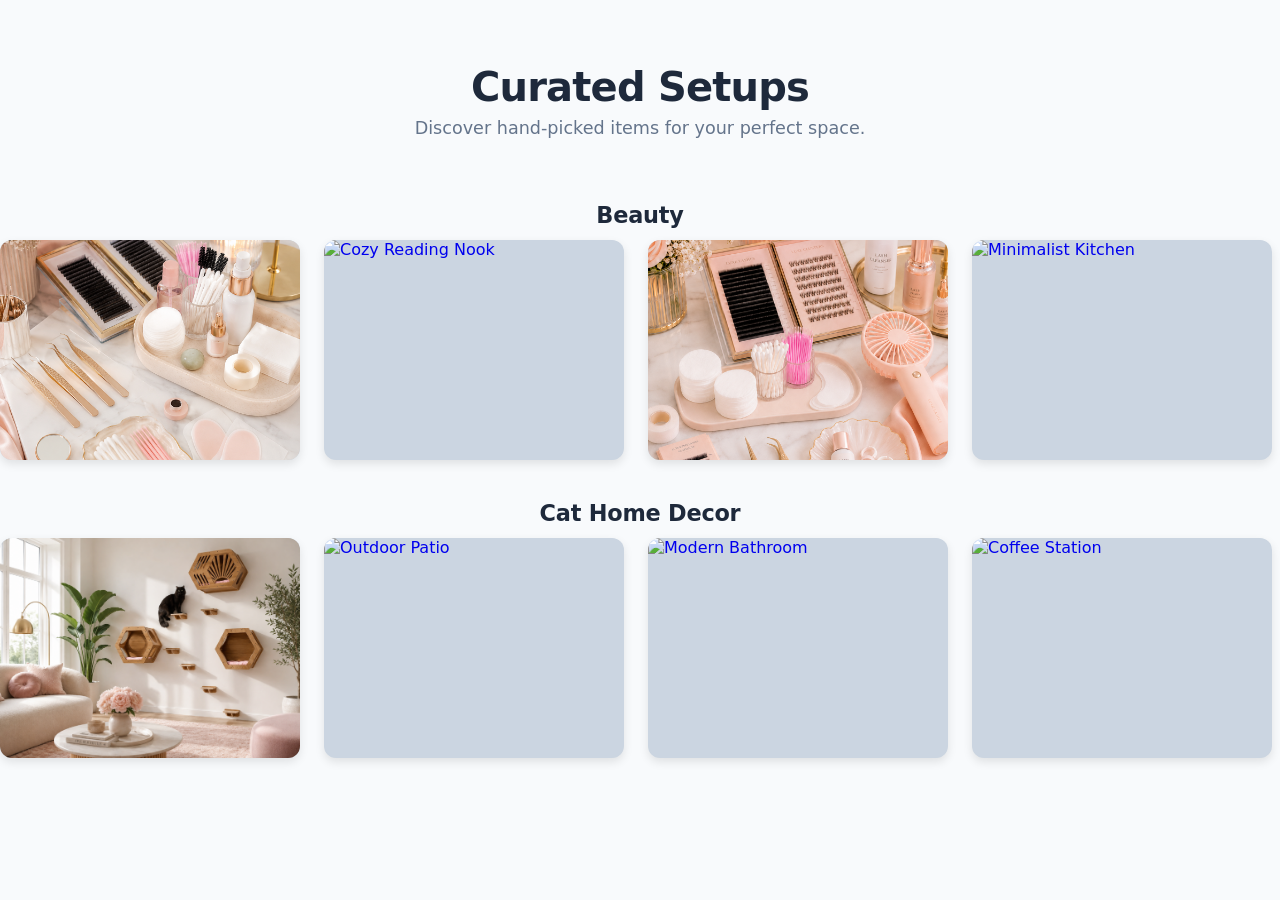
==== index.html @ 0d16571a "added row labels to the rows of pictures on main page" ====
<!DOCTYPE html>
<html lang="en">
<head>
	<meta charset="UTF-8">
	<meta name="viewport" content="width=device-width, initial-scale=1.0">
	<title>Curated Finds | Home</title>
	<link rel="stylesheet" href="./style.css">
</head>
<body>
	<header>
		<h1>Curated Setups</h1>
		<p>Discover hand-picked items for your perfect space.</p>
	</header>
	
	<div class="marquee-container">
		<!-- First Row: Scrolling Left -->
		<h2 class="row-label">Beauty</h2>
		<div class="marquee-row left">
			<div class="marquee-track">
				<a href="./lash-table/index.html" class="marquee-item">
					<img src="./lash-table/lash_table.png" alt="Elegant Lash Table">
					<div class="overlay">
						<h3>Elegant Lash Table</h3>
					</div>
				</a>
				<a href="#" class="marquee-item">
					<img src="https://images.unsplash.com/photo-1556228453-efd6c1ff04f6?w=500&q=80" alt="Cozy Reading Nook">
					<div class="overlay">
						<h3>Cozy Reading Nook</h3>
					</div>
				</a>
				<a href="./diy-lash-table/index.html" class="marquee-item">
					<img src="./diy-lash-table/diy_lash_table.png" alt="Elegant DIY Lash Table">
					<div class="overlay">
						<h3>Elegant DIY Lash Table</h3>
					</div>
				</a>
				<a href="#" class="marquee-item">
					<img src="https://images.unsplash.com/photo-1542831371-29b0f74f9713?w=500&q=80" alt="Minimalist Kitchen">
					<div class="overlay">
						<h3>Minimalist Kitchen</h3>
					</div>
				</a>
			</div>
			<!-- Duplicate track for seamless infinite scrolling -->
			<div class="marquee-track">
				<a href="./lash-table/index.html" class="marquee-item">
					<img src="./lash-table/lash_table.png" alt="Elegant Lash Table">
					<div class="overlay">
						<h3>Elegant Lash Table</h3>
					</div>
				</a>
				<a href="#" class="marquee-item">
					<img src="https://images.unsplash.com/photo-1556228453-efd6c1ff04f6?w=500&q=80" alt="Cozy Reading Nook">
					<div class="overlay">
						<h3>Cozy Reading Nook</h3>
					</div>
				</a>
				<a href="./diy-lash-table/index.html" class="marquee-item">
					<img src="./diy-lash-table/diy_lash_table.png" alt="Elegant DIY Lash Table">
					<div class="overlay">
						<h3>Elegant DIY Lash Table</h3>
					</div>
				</a>
				<a href="#" class="marquee-item">
					<img src="https://images.unsplash.com/photo-1542831371-29b0f74f9713?w=500&q=80" alt="Minimalist Kitchen">
					<div class="overlay">
						<h3>Minimalist Kitchen</h3>
					</div>
				</a>
			</div>
		</div>

		<!-- Second Row: Scrolling Right -->
		<h2 class="row-label">Cat Home Decor</h2>
		<div class="marquee-row right">
			<div class="marquee-track">
				<a href="./aesthetic-cat-wall-shelves/index.html" class="marquee-item">
					<img src="./aesthetic-cat-wall-shelves/aesthetic_cat_wall_shelves.png" alt="Cat Furniture">
					<div class="overlay">
						<h3>Beautiful Cat Furniture</h3>
					</div>
				</a>
				<a href="#" class="marquee-item">
					<img src="https://images.unsplash.com/photo-1505691938895-1758d7feb511?w=500&q=80" alt="Outdoor Patio">
					<div class="overlay">
						<h3>Outdoor Patio</h3>
					</div>
				</a>
				<a href="#" class="marquee-item">
					<img src="https://images.unsplash.com/photo-1497366216548-37526070297c?w=500&q=80" alt="Modern Bathroom">
					<div class="overlay">
						<h3>Modern Bathroom</h3>
					</div>
				</a>
				<a href="#" class="marquee-item">
					<img src="https://images.unsplash.com/photo-1583847268964-b28dc8f51f92?w=500&q=80" alt="Coffee Station">
					<div class="overlay">
						<h3>Coffee Station</h3>
					</div>
				</a>
			</div>
			<!-- Duplicate track for seamless infinite scrolling -->
			<div class="marquee-track">
				<a href="./aesthetic-cat-wall-shelves/index.html" class="marquee-item">
					<img src="./aesthetic-cat-wall-shelves/aesthetic_cat_wall_shelves.png" alt="Cat Furniture">
					<div class="overlay">
						<h3>Beautiful Cat Furniture</h3>
					</div>
				</a>
				<a href="#" class="marquee-item">
					<img src="https://images.unsplash.com/photo-1505691938895-1758d7feb511?w=500&q=80" alt="Outdoor Patio">
					<div class="overlay">
						<h3>Outdoor Patio</h3>
					</div>
				</a>
				<a href="#" class="marquee-item">
					<img src="https://images.unsplash.com/photo-1497366216548-37526070297c?w=500&q=80" alt="Modern Bathroom">
					<div class="overlay">
						<h3>Modern Bathroom</h3>
					</div>
				</a>
				<a href="#" class="marquee-item">
					<img src="https://images.unsplash.com/photo-1583847268964-b28dc8f51f92?w=500&q=80" alt="Coffee Station">
					<div class="overlay">
						<h3>Coffee Station</h3>
					</div>
				</a>
			</div>
		</div>
	</div>
</body>
</html>
---- style.css ----
/* Global Styles */
:root { 
	--primary: #2563eb; 
	--bg: #f8fafc; 
	--text: #1e293b; 
}
* { box-sizing: border-box; margin: 0; padding: 0; }
body { 
	font-family: system-ui, -apple-system, sans-serif; 
	background: var(--bg); 
	color: var(--text); 
	margin: 0;
	overflow-x: hidden; /* Prevent horizontal scrollbar from marquee */
}

/* Homepage Header */
header {
	padding: 4rem 2rem 2rem;
	text-align: center;
}

header h1 {
	margin: 0 0 0.5rem;
	font-size: 2.5rem;
	letter-spacing: -0.02em;
}

header p {
	color: #64748b;
	font-size: 1.1rem;
	margin: 0 0 2rem;
}

/* Endless Marquee Layout */
.marquee-container {
	display: flex;
	flex-direction: column;
	gap: 1.5rem;
	padding-bottom: 4rem;
	width: 100%;
}

/* Category label above each marquee row */
.row-label {
	text-align: center;
	font-size: 1.4rem;
	letter-spacing: -0.01em;
	margin-bottom: -0.75rem; /* pull label closer to its own row */
}

/* Extra breathing room between one row and the next label */
.row-label:not(:first-child) {
	margin-top: 1rem;
}

.marquee-row {
	display: flex;
	width: fit-content;
}

/* Pause animation on hover */
.marquee-row:hover .marquee-track {
	animation-play-state: paused;
}

.marquee-track {
	display: flex;
	gap: 1.5rem;
	padding-right: 1.5rem; /* Gap spacing for seamless loop */
	flex-shrink: 0;
	width: max-content;
}

/* Animation directions */
.marquee-row.left .marquee-track {
	animation: scroll-left 40s linear infinite;
}

.marquee-row.right .marquee-track {
	animation: scroll-right 40s linear infinite;
}

.marquee-item {
	display: block;
	width: 300px;
	height: 220px;
	border-radius: 12px;
	overflow: hidden;
	flex-shrink: 0;
	box-shadow: 0 4px 10px rgba(0,0,0,0.1);
	transition: transform 0.3s ease, box-shadow 0.3s ease;
	position: relative;
	background: #cbd5e1;
	text-decoration: none;
}

@media (max-width: 600px) {
	.marquee-item {
		width: 260px;
		height: 190px;
	}
	.marquee-track {
		gap: 1rem;
		padding-right: 1rem;
	}
}

.marquee-item:hover {
	transform: scale(1.03);
	box-shadow: 0 10px 25px rgba(0,0,0,0.15);
	z-index: 10;
}

/* Affiliate Disclosures */
h2 {
	text-align: center;
}

.ftc-disclosure {
	font-size: 0.8rem;
	color: #64748b;
	margin-top: 0.25rem;
	margin-bottom: 1.5rem;
	font-style: italic;
	text-align: center;
}

.amazon-disclosure {
	font-size: 0.8rem;
	color: #64748b;
	margin-top: 2rem;
	text-align: center;
	padding: 1rem;
	border-top: 1px solid #e2e8f0;
}

.marquee-item img {
	width: 100%;
	height: 100%;
	object-fit: cover;
	display: block;
}

.marquee-item .overlay {
	position: absolute;
	bottom: 0;
	left: 0;
	right: 0;
	background: linear-gradient(to top, rgba(0,0,0,0.85) 0%, rgba(0,0,0,0.4) 50%, transparent 100%);
	color: white;
	padding: 2rem 1.25rem 1rem;
	text-align: left;
	opacity: 0;
	transition: opacity 0.3s ease;
}

.marquee-item:hover .overlay {
	opacity: 1;
}

.marquee-item h3 { 
	margin: 0; 
	font-size: 1.1rem; 
	font-weight: 600;
	text-shadow: 0 2px 4px rgba(0,0,0,0.5); 
}

/* Keyframes */
@keyframes scroll-left {
	0% { transform: translateX(0); }
	100% { transform: translateX(-100%); }
}

@keyframes scroll-right {
	0% { transform: translateX(-100%); }
	100% { transform: translateX(0); }
}

/* Interactive Image Hotspots */
.image-container { position: relative; max-width: 800px; margin: 1rem auto; }
.image-container img { width: 100%; height: auto; display: block; border-radius: 8px; }

.hotspot-container {
	position: absolute;
	z-index: 10;
	text-decoration: none;
	display: block;
}

.hotspot { 
	position: absolute; 
	width: 24px; 
	height: 24px; 
	background: rgba(255,255,255,0.85);
	box-shadow: 0 2px 6px rgba(0,0,0,0.3);
	border-radius: 50%;
	transform: translate(-50%, -50%);
	transition: 0.2s;
}

/* Lift the hovered hotspot above its siblings so its preview is never
   covered by a dot that happens to come later in the DOM */
.hotspot-container:hover {
	z-index: 100;
}

.hotspot-container:hover .hotspot {
	background: var(--primary);
	transform: translate(-50%, -50%) scale(1.3);
}

.preview-card {
	position: absolute;
	bottom: 24px;
	left: 50%;
	transform: translateX(-50%) translateY(10px);
	background: white;
	padding: 0.75rem 1rem;
	border-radius: 8px;
	box-shadow: 0 10px 25px -5px rgba(0,0,0,0.2), 0 8px 10px -6px rgba(0,0,0,0.1);
	white-space: nowrap;
	opacity: 0;
	visibility: hidden;
	transition: all 0.2s cubic-bezier(0.16, 1, 0.3, 1);
	display: flex;
	flex-direction: column;
	align-items: center;
	gap: 0.25rem;
	width: auto;
	min-width: 120px;
}

.preview-title {
	font-size: 0.9rem;
	color: var(--text);
	margin: 0;
	font-weight: 600;
}

.preview-price {
	font-size: 0.85rem;
	color: var(--primary);
	margin: 0;
	font-weight: 600;
}

/* Triangle pointer for the preview card */
.preview-card::after {
	content: '';
	position: absolute;
	top: 100%;
	left: 50%;
	transform: translateX(-50%);
	border-width: 8px;
	border-style: solid;
	border-color: white transparent transparent transparent;
}

/* Invisible bridge so hover doesn't drop when moving to the preview card */
.preview-card::before {
	content: '';
	position: absolute;
	top: 100%;
	left: 0;
	right: 0;
	height: 24px;
	background: transparent;
}

.preview-url {
	font-size: 0.75rem;
	color: #64748b;
	margin: 0;
	white-space: nowrap;
	overflow: hidden;
	text-overflow: ellipsis;
	max-width: 100%;
	display: block;
}

/* Only show hover effects on devices with a mouse pointer */
@media (hover: hover) {
	.hotspot-container:hover .preview-card {
		opacity: 1;
		visibility: visible;
		transform: translateX(-50%) translateY(0);
	}
}
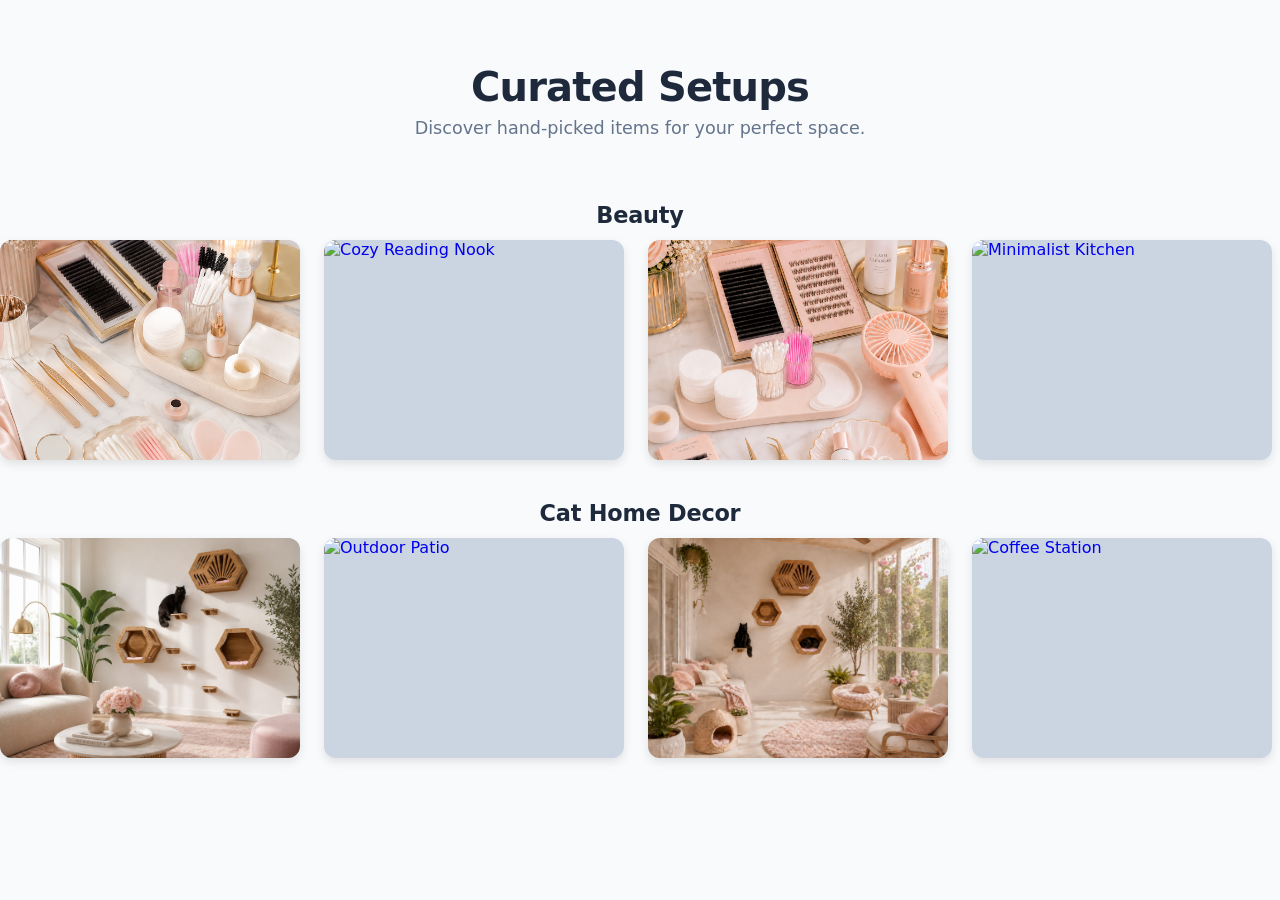
==== commit 39053fdd: "added screened catio page" ====
--- a/index.html
+++ b/index.html
@@ -87,10 +87,10 @@
 						<h3>Outdoor Patio</h3>
 					</div>
 				</a>
-				<a href="#" class="marquee-item">
-					<img src="https://images.unsplash.com/photo-1497366216548-37526070297c?w=500&q=80" alt="Modern Bathroom">
+				<a href="./aesthetic-cat-wall-shelves-1/index.html" class="marquee-item">
+					<img src="./aesthetic-cat-wall-shelves-1/aesthetic_cat_wall_shelves_1.png" alt="Screened Catio Decor Inspiration">
 					<div class="overlay">
-						<h3>Modern Bathroom</h3>
+						<h3>Screened Patio Inspiration</h3>
 					</div>
 				</a>
 				<a href="#" class="marquee-item">
@@ -114,10 +114,10 @@
 						<h3>Outdoor Patio</h3>
 					</div>
 				</a>
-				<a href="#" class="marquee-item">
-					<img src="https://images.unsplash.com/photo-1497366216548-37526070297c?w=500&q=80" alt="Modern Bathroom">
+				<a href="./aesthetic-cat-wall-shelves-1/index.html" class="marquee-item">
+					<img src="./aesthetic-cat-wall-shelves-1/aesthetic_cat_wall_shelves_1.png" alt="Screened Catio Decor Inspiration">
 					<div class="overlay">
-						<h3>Modern Bathroom</h3>
+						<h3>Screened Patio Inspiration</h3>
 					</div>
 				</a>
 				<a href="#" class="marquee-item">
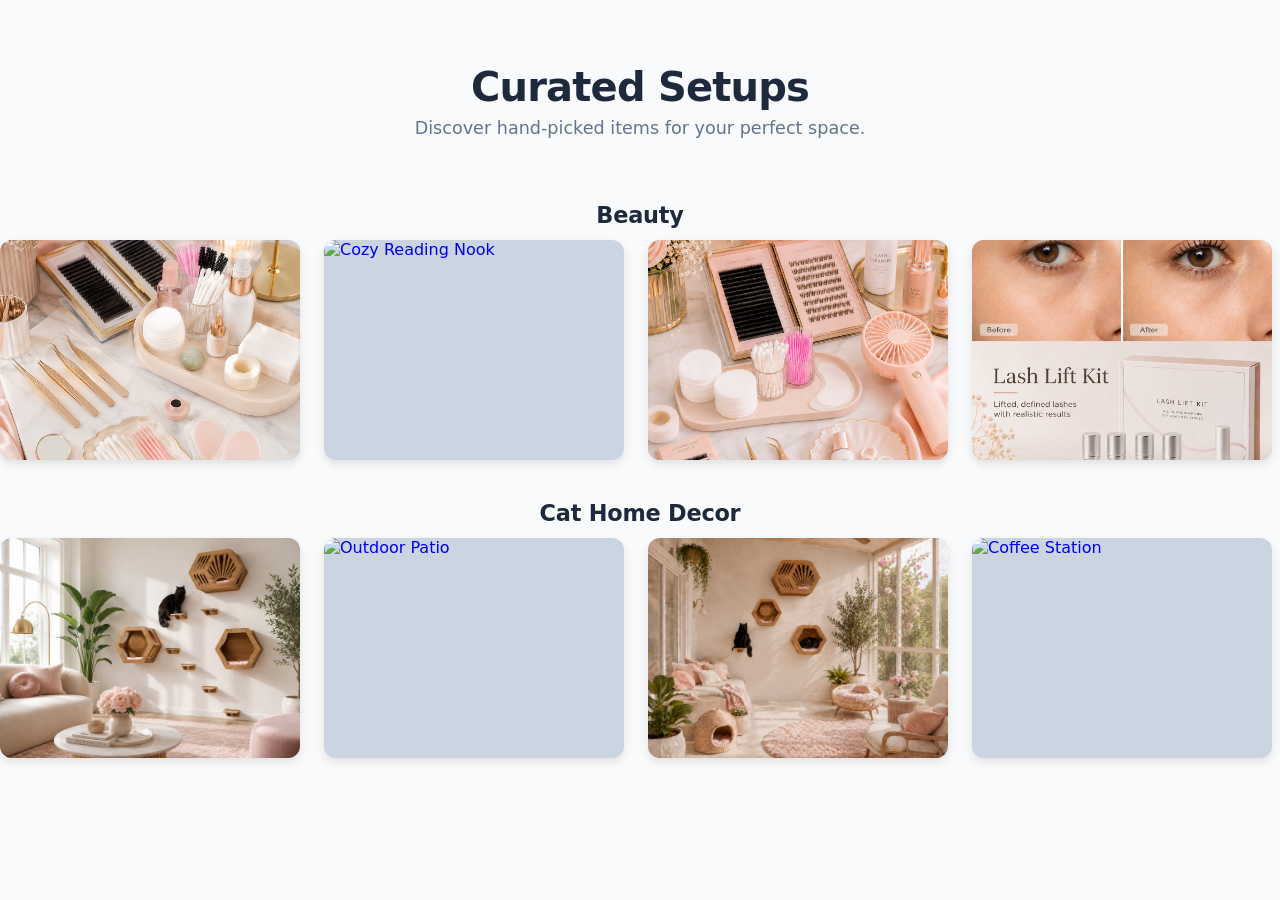
==== commit be13c475: "added laft-lift-transformation" ====
--- a/index.html
+++ b/index.html
@@ -35,10 +35,10 @@
 						<h3>Elegant DIY Lash Table</h3>
 					</div>
 				</a>
-				<a href="#" class="marquee-item">
-					<img src="https://images.unsplash.com/photo-1542831371-29b0f74f9713?w=500&q=80" alt="Minimalist Kitchen">
+				<a href="./lash-lift-transformation/index.html" class="marquee-item">
+					<img src="./lash-lift-transformation/lash_lift_transformation.png" alt="Lash Lift Transformation">
 					<div class="overlay">
-						<h3>Minimalist Kitchen</h3>
+						<h3>At Home Lash Lift</h3>
 					</div>
 				</a>
 			</div>
@@ -62,10 +62,10 @@
 						<h3>Elegant DIY Lash Table</h3>
 					</div>
 				</a>
-				<a href="#" class="marquee-item">
-					<img src="https://images.unsplash.com/photo-1542831371-29b0f74f9713?w=500&q=80" alt="Minimalist Kitchen">
+				<a href="./lash-lift-transformation/index.html" class="marquee-item">
+					<img src="./lash-lift-transformation/lash_lift_transformation.png" alt="Lash Lift Transformation">
 					<div class="overlay">
-						<h3>Minimalist Kitchen</h3>
+						<h3>At Home Lash Lift</h3>
 					</div>
 				</a>
 			</div>
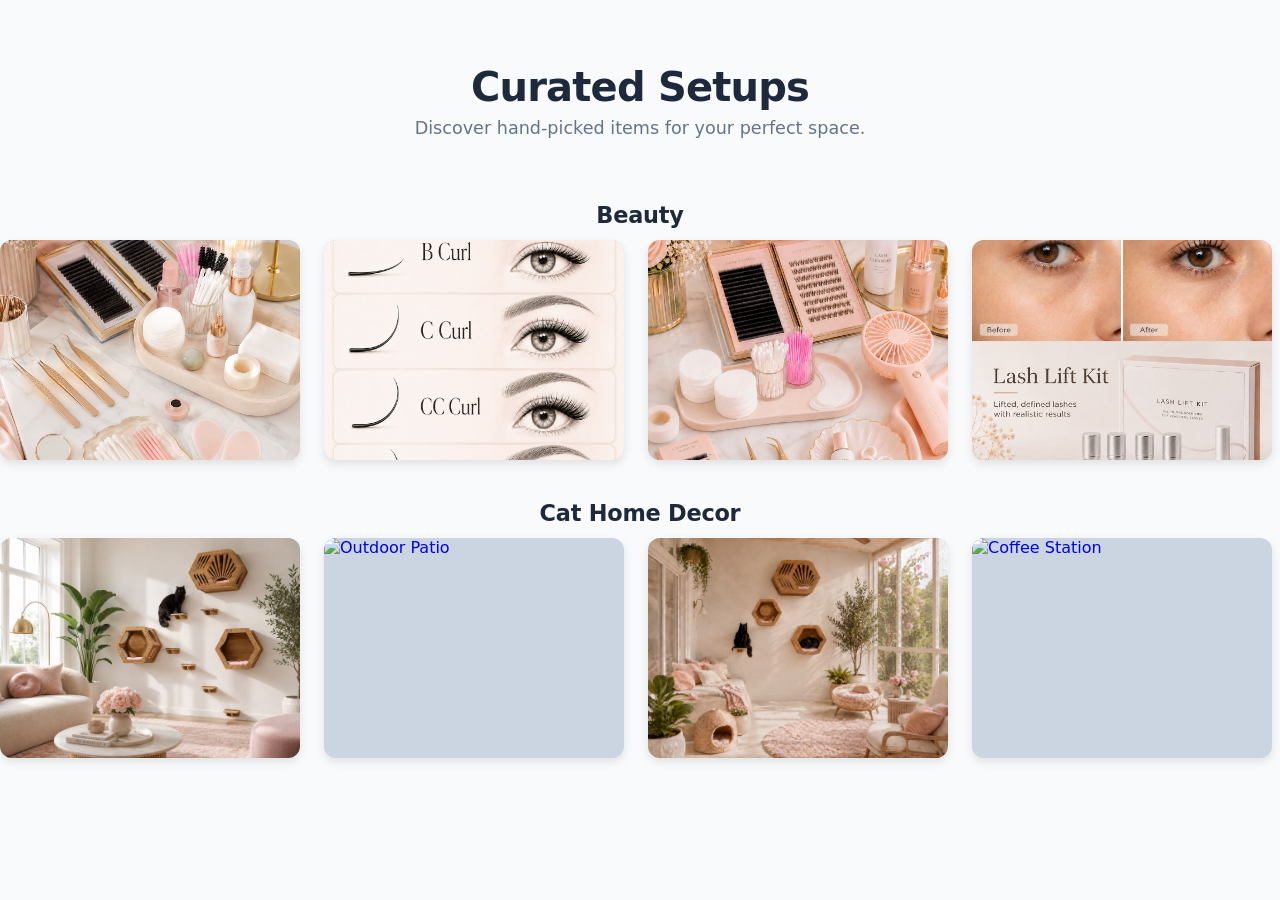
==== commit 119bc2ee: "added lash-curl-chart and fixed titles in lash-lift-transformation" ====
--- a/index.html
+++ b/index.html
@@ -23,10 +23,10 @@
 						<h3>Elegant Lash Table</h3>
 					</div>
 				</a>
-				<a href="#" class="marquee-item">
-					<img src="https://images.unsplash.com/photo-1556228453-efd6c1ff04f6?w=500&q=80" alt="Cozy Reading Nook">
+				<a href="./lash-curl-chart/index.html" class="marquee-item">
+					<img src="./lash-curl-chart/lash_curl_chart.png" alt="Lash Extension Curl Chart">
 					<div class="overlay">
-						<h3>Cozy Reading Nook</h3>
+						<h3>Lash Extension Curl Chart</h3>
 					</div>
 				</a>
 				<a href="./diy-lash-table/index.html" class="marquee-item">
@@ -50,10 +50,10 @@
 						<h3>Elegant Lash Table</h3>
 					</div>
 				</a>
-				<a href="#" class="marquee-item">
-					<img src="https://images.unsplash.com/photo-1556228453-efd6c1ff04f6?w=500&q=80" alt="Cozy Reading Nook">
+				<a href="./lash-curl-chart/index.html" class="marquee-item">
+					<img src="./lash-curl-chart/lash_curl_chart.png" alt="Lash Extension Curl Chart">
 					<div class="overlay">
-						<h3>Cozy Reading Nook</h3>
+						<h3>Lash Extension Curl Chart</h3>
 					</div>
 				</a>
 				<a href="./diy-lash-table/index.html" class="marquee-item">
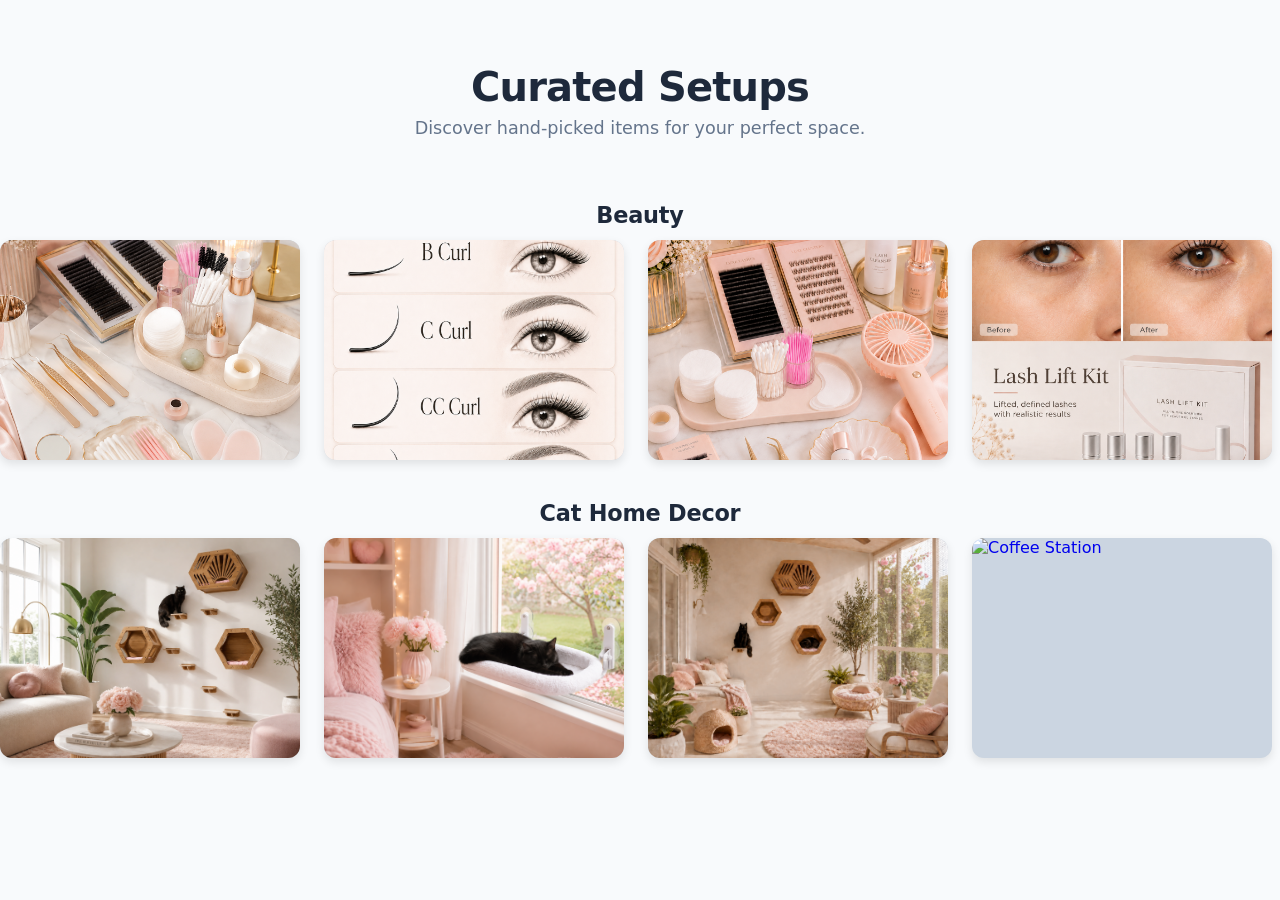
==== commit 1fa99018: "added cat-window-bed and fixed some titles of other stuff" ====
--- a/index.html
+++ b/index.html
@@ -81,10 +81,10 @@
 						<h3>Beautiful Cat Furniture</h3>
 					</div>
 				</a>
-				<a href="#" class="marquee-item">
-					<img src="https://images.unsplash.com/photo-1505691938895-1758d7feb511?w=500&q=80" alt="Outdoor Patio">
+				<a href="./cat-window-bed/index.html" class="marquee-item">
+					<img src="./cat-window-bed/cat_window_bed.png" alt="Cozy Window Bed for Cat">
 					<div class="overlay">
-						<h3>Outdoor Patio</h3>
+						<h3>Cozy Window Bed for Cat</h3>
 					</div>
 				</a>
 				<a href="./aesthetic-cat-wall-shelves-1/index.html" class="marquee-item">
@@ -108,10 +108,10 @@
 						<h3>Beautiful Cat Furniture</h3>
 					</div>
 				</a>
-				<a href="#" class="marquee-item">
-					<img src="https://images.unsplash.com/photo-1505691938895-1758d7feb511?w=500&q=80" alt="Outdoor Patio">
+				<a href="./cat-window-bed/index.html" class="marquee-item">
+					<img src="./cat-window-bed/cat_window_bed.png" alt="Cozy Window Bed for Cat">
 					<div class="overlay">
-						<h3>Outdoor Patio</h3>
+						<h3>Cozy Window Bed for Cat</h3>
 					</div>
 				</a>
 				<a href="./aesthetic-cat-wall-shelves-1/index.html" class="marquee-item">
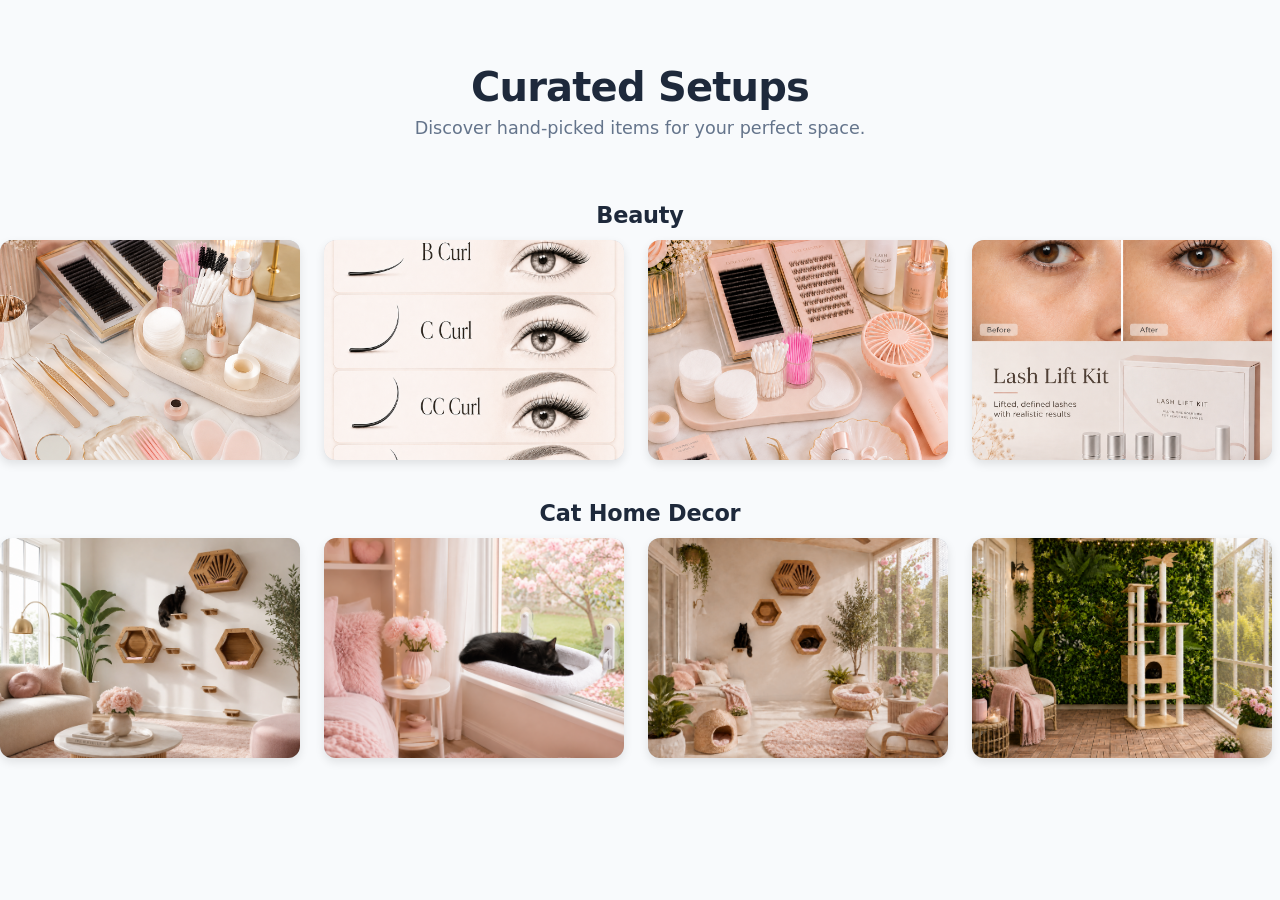
==== commit 2b7634fb: "added catio page" ====
--- a/index.html
+++ b/index.html
@@ -90,13 +90,13 @@
 				<a href="./aesthetic-cat-wall-shelves-1/index.html" class="marquee-item">
 					<img src="./aesthetic-cat-wall-shelves-1/aesthetic_cat_wall_shelves_1.png" alt="Screened Catio Decor Inspiration">
 					<div class="overlay">
-						<h3>Screened Patio Inspiration</h3>
+						<h3>Screened Catio Inspiration</h3>
 					</div>
 				</a>
-				<a href="#" class="marquee-item">
-					<img src="https://images.unsplash.com/photo-1583847268964-b28dc8f51f92?w=500&q=80" alt="Coffee Station">
+				<a href="./catio/index.html" class="marquee-item">
+					<img src="./catio/catio.png" alt="Cozy Enclosed Catio - Cat-Friendly Patio Inspiration">
 					<div class="overlay">
-						<h3>Coffee Station</h3>
+						<h3>Screened Catio Inspiration</h3>
 					</div>
 				</a>
 			</div>
@@ -117,13 +117,13 @@
 				<a href="./aesthetic-cat-wall-shelves-1/index.html" class="marquee-item">
 					<img src="./aesthetic-cat-wall-shelves-1/aesthetic_cat_wall_shelves_1.png" alt="Screened Catio Decor Inspiration">
 					<div class="overlay">
-						<h3>Screened Patio Inspiration</h3>
+						<h3>Screened Catio Inspiration</h3>
 					</div>
 				</a>
-				<a href="#" class="marquee-item">
-					<img src="https://images.unsplash.com/photo-1583847268964-b28dc8f51f92?w=500&q=80" alt="Coffee Station">
+				<a href="./catio/index.html" class="marquee-item">
+					<img src="./catio/catio.png" alt="Cozy Enclosed Catio - Cat-Friendly Patio Inspiration">
 					<div class="overlay">
-						<h3>Coffee Station</h3>
+						<h3>Screened Catio Inspiration</h3>
 					</div>
 				</a>
 			</div>
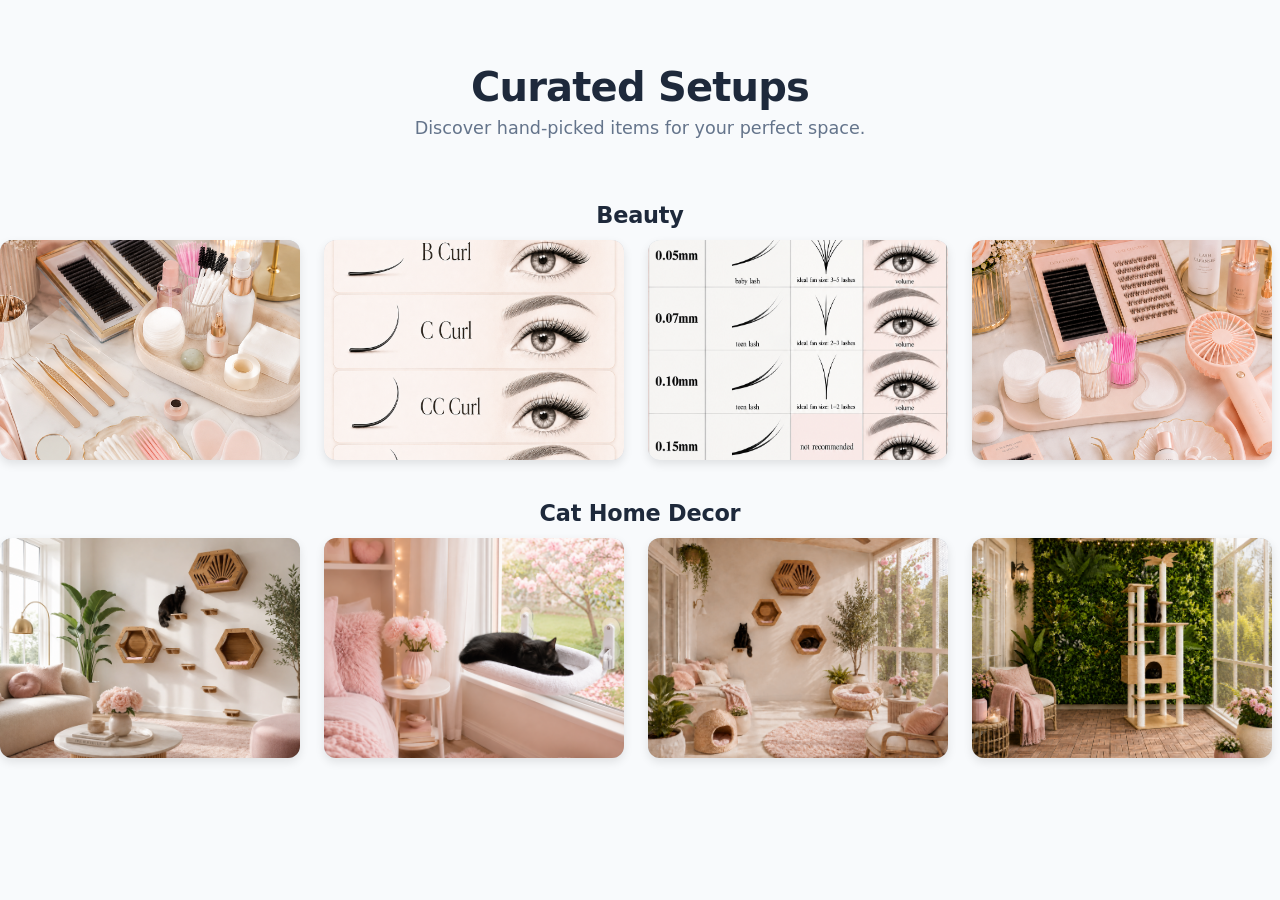
==== commit ff26c20c: "added new page - lash-thickness-guide" ====
--- a/index.html
+++ b/index.html
@@ -29,6 +29,12 @@
 						<h3>Lash Extension Curl Chart</h3>
 					</div>
 				</a>
+				<a href="./lash-thickness-guide/index.html" class="marquee-item">
+					<img src="./lash-thickness-guide/lash_thickness_guide.png" alt="Lash Extension Thickness Guide">
+					<div class="overlay">
+						<h3>Lash Extension Thickness Guide</h3>
+					</div>
+				</a>
 				<a href="./diy-lash-table/index.html" class="marquee-item">
 					<img src="./diy-lash-table/diy_lash_table.png" alt="Elegant DIY Lash Table">
 					<div class="overlay">
@@ -54,6 +60,12 @@
 					<img src="./lash-curl-chart/lash_curl_chart.png" alt="Lash Extension Curl Chart">
 					<div class="overlay">
 						<h3>Lash Extension Curl Chart</h3>
+					</div>
+				</a>
+				<a href="./lash-thickness-guide/index.html" class="marquee-item">
+					<img src="./lash-thickness-guide/lash_thickness_guide.png" alt="Lash Extension Thickness Guide">
+					<div class="overlay">
+						<h3>Lash Extension Thickness Guide</h3>
 					</div>
 				</a>
 				<a href="./diy-lash-table/index.html" class="marquee-item">
@@ -99,6 +111,12 @@
 						<h3>Screened Catio Inspiration</h3>
 					</div>
 				</a>
+				<a href="./cat-feeding-station/index.html" class="marquee-item">
+					<img src="./cat-feeding-station/cat_feeding_station.png" alt="Aesthetic cat feeding station">
+					<div class="overlay">
+						<h3>Aesthetic Cat Feeding Station</h3>
+					</div>
+				</a>
 			</div>
 			<!-- Duplicate track for seamless infinite scrolling -->
 			<div class="marquee-track">
@@ -126,6 +144,12 @@
 						<h3>Screened Catio Inspiration</h3>
 					</div>
 				</a>
+				<a href="./cat-feeding-station/index.html" class="marquee-item">
+					<img src="./cat-feeding-station/cat_feeding_station.png" alt="Aesthetic cat feeding station">
+					<div class="overlay">
+						<h3>Aesthetic Cat Feeding Station</h3>
+					</div>
+				</a>
 			</div>
 		</div>
 	</div>
--- a/style.css
+++ b/style.css
@@ -1,3 +1,33 @@
+
+/* Home Button (top-left, on every page) */
+.home-button {
+	position: fixed;
+	top: 1rem;
+	left: 1rem;
+	z-index: 1000;
+	display: flex;
+	align-items: center;
+	justify-content: center;
+	width: 44px;
+	height: 44px;
+	background: rgba(255,255,255,0.9);
+	border-radius: 50%;
+	box-shadow: 0 2px 8px rgba(0,0,0,0.15);
+	color: var(--text);
+	text-decoration: none;
+	transition: transform 0.2s ease, box-shadow 0.2s ease, background 0.2s ease;
+}
+.home-button:hover {
+	transform: scale(1.08);
+	background: #fff;
+	box-shadow: 0 6px 16px rgba(0,0,0,0.2);
+	color: var(--primary);
+}
+.home-button svg {
+	width: 22px;
+	height: 22px;
+	display: block;
+}
 
 /* Global Styles */
 :root { 
